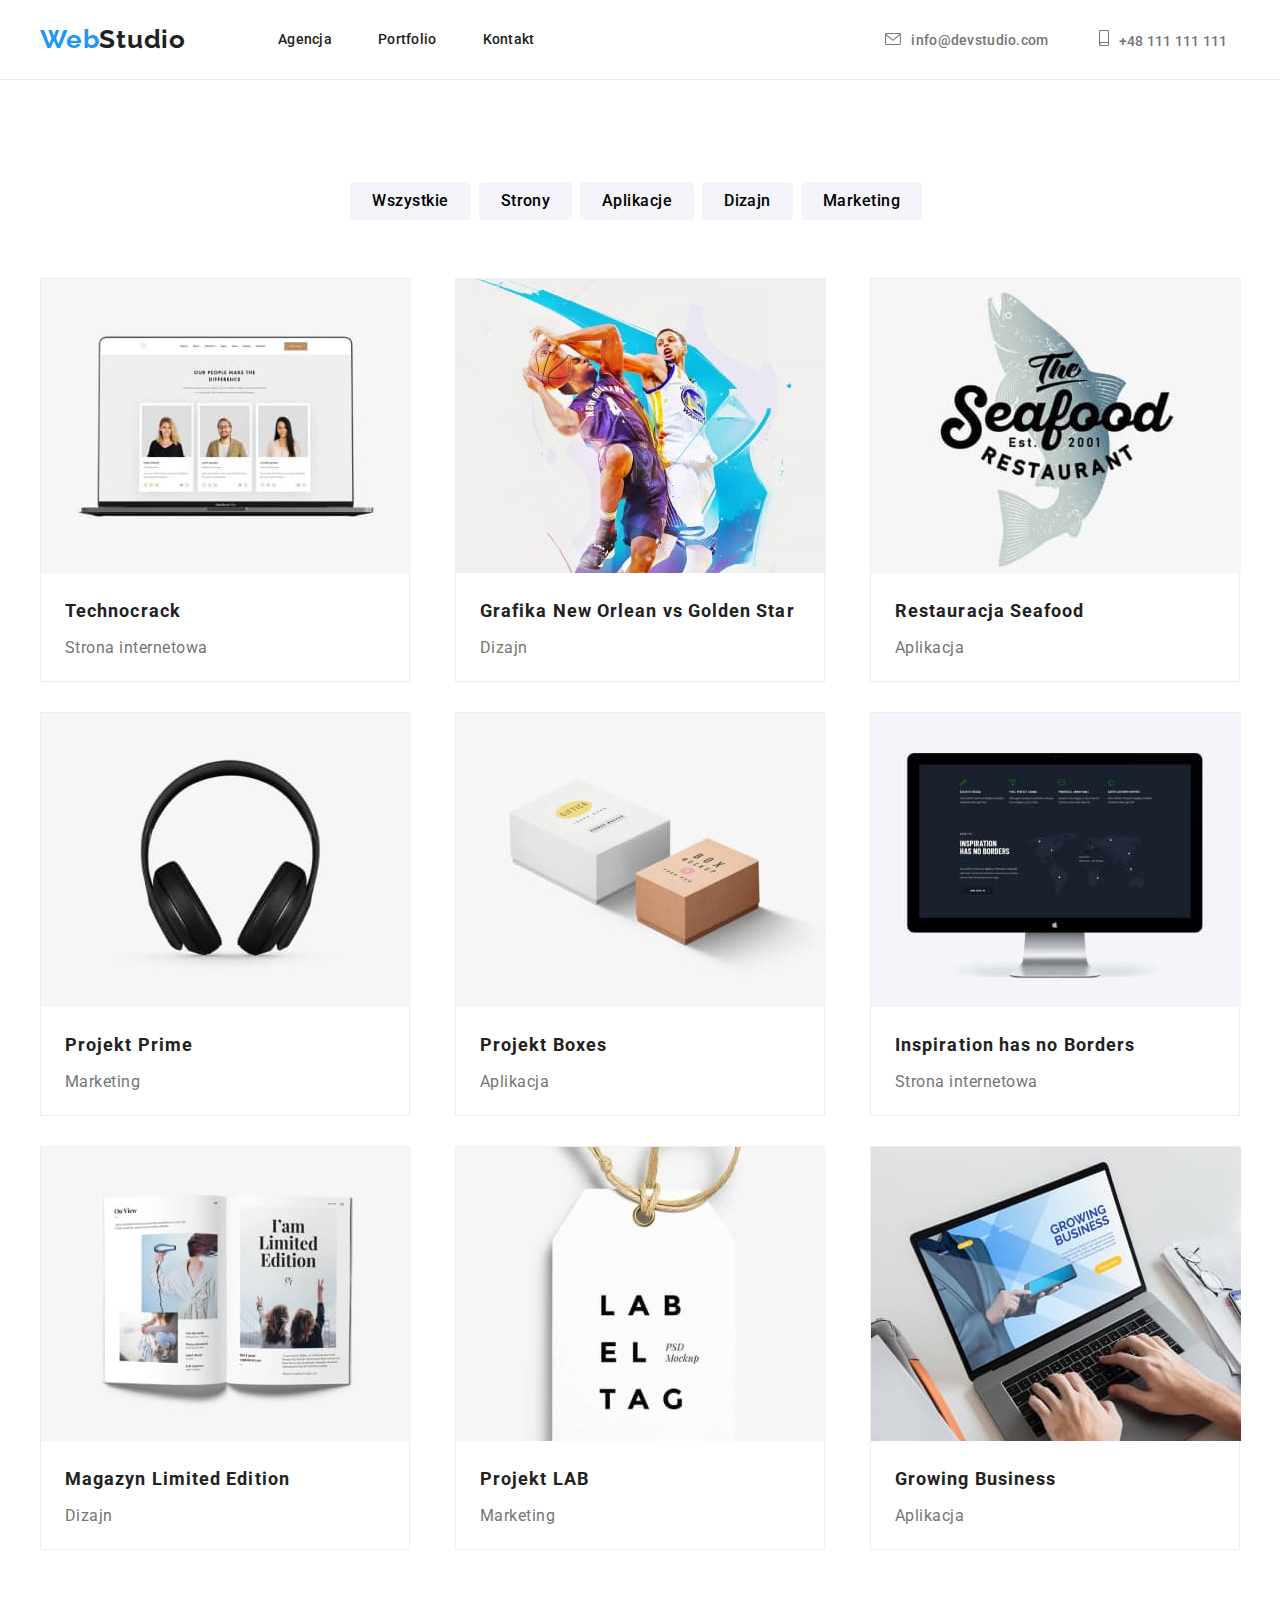
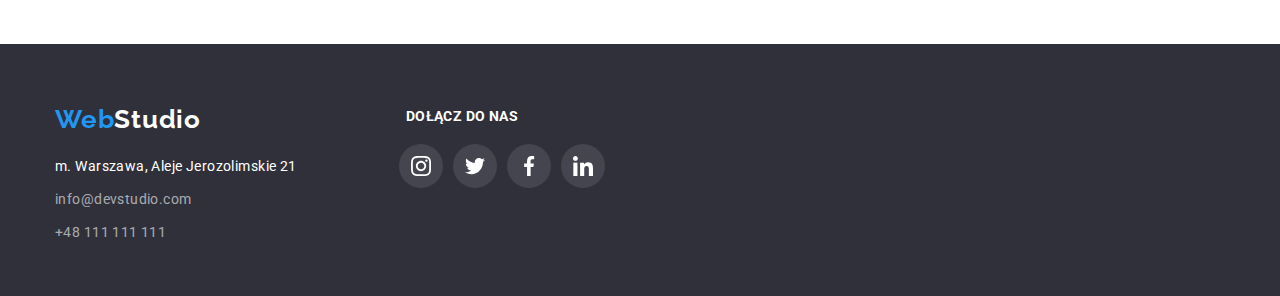
==== portfolio.html @ acc6f6b7 "pliki" ====
<!DOCTYPE html>
<html lang="en">
<head>
    <meta charset="UTF-8">
    <meta http-equiv="X-UA-Compatible" content="IE=edge">
    <meta name="viewport" content="width=device-width, initial-scale=1.0">
    <link rel="stylesheet" href="https://cdnjs.cloudflare.com/ajax/libs/modern-normalize/1.1.0/modern-normalize.min.css">
    <link rel="stylesheet" href="./css/style.css">
    <link rel="preconnect" href="https://fonts.googleapis.com">
    <link rel="preconnect" href="https://fonts.gstatic.com" crossorigin>
    <link href="https://fonts.googleapis.com/css2?family=Raleway:wght@700&family=Roboto:wght@400;500;700;900&display=swap"
        rel="stylesheet">      
    <title>WebStudio</title>
</head>
<body>
    <header class="header">
        <div class="container">
            <nav class="navigation">
                <a class="navigation-main" href="index.html"><span class="logo-1">Web</span><span
                        class="logo-2">Studio</span></a>
                <ul class="navigation-list">
                    <li class="navigation-list-item">
                        <a class="navigation-list-link agency" href="index.html">Agencja</a>
                    </li>
                    <li class="navigation-list-item">
                        <a class="navigation-list-link portfolio" href="portfolio.html">Portfolio</a>
                    </li>
                    <li class="navigation-list-item">
                        <a class="navigation-list-link contact" href="index.html">Kontakt</a>
                    </li>
                </ul>
            </nav>
            <a class="contact-link-mail" href="mailto:info@devstudio.com">
                <svg class="mail-icon" width="16" height="12">
                    <use href="./images/icons.svg#icon-mail"></use>
                </svg>info@devstudio.com</a>
    
            <a class="contact-link-phone" href="tel:+48111111111">
                <svg class="phone-icon" width="10" height="16">
                    <use href="./images/icons.svg#icon-phone"></use>
                </svg>+48 111 111 111</a>
        </div>
    </header>
    
    
    <main class="page">
        
        <!--Buttons-->
        
    <section class="buttons">
        <div class="container">
            <div class="buttons">
                <ul class="buttons-list">
                <li class="buttons-list-item"><button class="portfolio-btn all-btn" type="button">Wszystkie</button></li>
                <li class="buttons-list-item"><button class="portfolio-btn pages-btn" type="button">Strony</button></li>
                <li class="buttons-list-item"><button class="portfolio-btn apps-btn" type="button">Aplikacje</button></li>
                <li class="buttons-list-item"><button class="portfolio-btn design-btn" type="button">Dizajn</button></li>
                <li class="buttons-list-item"><button class="portfolio-btn mark-btn" type="button">Marketing</button></li>
                </ul>
            </div>
        </div> 
    </section>

        <!--Projekty-->
    <section class="projects">
        <div class="container">
            <ul class="projects-list">
                <li class="projects-list-item">
                    <img class="projects-list-item-img" src="images/projekt_1.jpg" alt="Wzór strony na laptopie" width="370" height="294">
                    <h3 class="project-name">Technocrack</h3>
                    <p class="project-type">Strona internetowa</p>
                </li>
                <li class="projects-list-item">
                    <img class="projects-list-item-img" src="images/projekt_2.jpg" alt="Koszykarze" width="370" height="294">
                    <h3 class="project-name">Grafika New Orlean vs Golden Star</h3>
                    <p class="project-type">Dizajn</p>
                </li>
                <li class="projects-list-item">
                    <img class="projects-list-item-img" src="images/projekt_3.jpg" alt="Logo restauracji" width="370" height="294">
                    <h3 class="project-name">Restauracja Seafood</h3>
                    <p class="project-type">Aplikacja</p>
                </li>
                <li class="projects-list-item">
                    <img class="projects-list-item-img" src="images/projekt_4.jpg" alt="Słuchawki" width="370" height="294">
                    <h3 class="project-name">Projekt Prime</h3>
                    <p class="project-type">Marketing</p>
                </li>
                <li class="projects-list-item">
                    <img class="projects-list-item-img" src="images/projekt_5.jpg" alt="Boksy" width="370" height="294">
                    <h3 class="project-name">Projekt Boxes</h3>
                    <p class="project-type">Aplikacja</p>
                </li>
                <li class="projects-list-item">
                    <img class="projects-list-item-img" src="images/projekt_6.jpg" alt="Wzór strony na komputerze" width="370" height="294">
                    <h3 class="project-name">Inspiration has no Borders</h3>
                    <p class="project-type">Strona internetowa</p>
                </li>
                <li class="projects-list-item">
                    <img class="projects-list-item-img" src="images/projekt_7.jpg" alt="Makiet czasopisma" width="370" height="294">
                    <h3 class="project-name">Magazyn Limited Edition</h3>
                    <p class="project-type">Dizajn</p>
                </li>
                <li class="projects-list-item">
                    <img class="projects-list-item-img" src="images/projekt_8.jpg" alt="Etykieta" width="370" height="294">
                    <h3 class="project-name">Projekt LAB</h3>
                    <p class="project-type">Marketing</p>
                </li>
                <li class="projects-list-item">
                    <img class="projects-list-item-img" src="images/projekt_9.jpg" alt="Wzór aplikacji na laptopie" width="370" height="294">
                    <h3 class="project-name">Growing Business</h3>
                    <p class="project-type">Aplikacja</p>
                </li>
            </ul>
        </div>
    </section>
           
    </main>

    <footer class="footer">
        <div class="container foot-cont">
            <div class="address-container">
                <address class="address">
                    <a class="secondary-main" href="index.html"><span class="logo-1">Web</span><span
                            class="logo-2-footer">Studio</span></a>
                    <ul class="address-list">
                        <li class="address-list-item">m. Warszawa, Aleje Jerozolimskie 21</li>
                        <li class="address-list-item">
                            <a class="address-contact-link-mail" href="mailto:info@devstudio.com">info@devstudio.com</a>
                        </li>
                        <li class="address-list-item">
                            <a class="address-contact-link-phone" href="tel:+48111111111">+48 111 111 111</a>
                        </li>
                    </ul>
                </address>
            </div>
    
            <div class="join-us">
                <p class="join">DOłĄCZ DO NAS</p>
                <ul class="social-links-list">
                    <li class="social-links-list-item">
                        <a class="social-list-link-footer" href="#">
                            <svg class="social-icon inst" width="20" height="20">
                                <use href="images/icons.svg#icon-instagram"></use>
                            </svg>
                        </a>
                    </li>
                    <li class="social-links-list-item">
                        <a class="social-list-link-footer" href="#">
                            <svg class="social-icon twit" width="20" height="20">
                                <use href="images/icons.svg#icon-twitter"></use>
                            </svg>
                        </a>
                    </li>
                    <li class="social-links-list-item">
                        <a class="social-list-link-footer" href="#">
                            <svg class="social-icon fb" width="20" height="20">
                                <use href="images/icons.svg#icon-facebook"></use>
                            </svg>
                        </a>
                    </li>
                    <li class="social-links-list-item">
                        <a class="social-list-link-footer" href="#">
                            <svg class="social-icon ln" width="20" height="20">
                                <use href="images/icons.svg#icon-linkedin"></use>
                            </svg>
                        </a>
                    </li>
                </ul>
            </div>
        </div>
    </footer>
    
</body>
</html>
---- css/style.css ----
*,
*::before,
*::after {
  box-sizing: border-box;
}

:root {
  --main-font: "Roboto", sans-serif;
  --secondary-font: "Raleway", sans-serif;
  --main-color: #2196f3;
  --secondary-color: #757575;
}

body {
  font-family: var(--main-font);
  color: #212121;
}

h1,
h2,
h3,
ul {
  margin: 0;
  padding: 0;
}

p {
  padding: 0;
}

img {
  display: block;
}

.container {
  width: 1200px;
  margin: 0 auto;
}

/* ############## POWTARZALNE STYLE ############## */
.navigation-list,
.features-list,
.team-list,
.about-list,
.buttons-list,
.projects-list,
.address-list,
.social-links-list,
.clients-list {
  list-style: none;
}

.contact-link-mail:hover,
.contact-link-mail:focus,
.contact-link-phone:hover,
.contact-link-phone:focus,
.navigation-list-link:hover,
.navigation-list-link:focus,
.address-contact-link-mail:hover,
.address-contact-link-mail:focus,
.address-contact-link-phone:hover,
.address-contact-link-phone:focus {
  color: var(--main-color);
}

.btn,
.portfolio-btn,
.social-links-list-item,
.clients-list-item,
.projects-list-item {
  cursor: pointer;
}

.contact-link-mail,
.contact-link-mail,
.contact-link-phone,
.contact-link-phone,
.navigation-list-link,
.navigation-list-link,
.address-contact-link-mail,
.address-contact-link-mail,
.address-contact-link-phone,
.address-contact-link-phone,
.navigation-main,
.secondary-main {
  text-decoration: none;
}
/* ############## POWTARZALNE STYLE ############## */

/* ############## Sekcja HEADER ############## */

.header,
.navigation,
.navigation-list,
.container {
  display: flex;
  align-items: center;
}

.header {
  background: #ffffff;
  border-bottom: 1px solid #ececec;
  height: 80px;
}

.navigation-main {
  font-family: var(--secondary-font);
  font-style: normal;
  font-weight: bold;
  font-size: 26px;
  line-height: 1.192;
  letter-spacing: 0.03em;
  margin-left: px;
  width: 145px;
  height: 31px;
  margin-right: 93px;
}

.logo-1 {
  color: var(--main-color);
}

.logo-2 {
  color: #212121;
}

.logo-2-footer {
  color: #ffffff;
}

.navigation-list-item:not(:last-child) {
  margin-right: 46px;
}

.navigation-list-link {
  font-style: normal;
  font-weight: 500;
  font-size: 14px;
  line-height: 1.143;
  letter-spacing: 0.02em;
  color: #212121;
}

.contact-link-mail,
.contact-link-phone {
  font-style: normal;
  font-weight: 500;
  font-size: 14px;
  line-height: 1.143;
  letter-spacing: 0.02em;
  color: var(--secondary-color);
}

.contact-link-phone {
}

.contact-link-mail {
  margin-right: 50px;
  margin-left: 351px;
}

.mail-icon,
.phone-icon {
  margin-right: 10px;
  fill: currentColor;
}

.mail-icon:hover,
.phone-icon:hover {
  fill: var(--main-color);
}

/* ############## Koniec sekcji HEADER ############## */

/* ############## Sekcja HERO   ############## */
.main-header-container {
  margin: 0 auto;
  height: 600px;
  padding-top: 200px;
  padding-bottom: 280px;
  background-image: linear-gradient(
      rgba(47, 48, 58, 0.4),
      rgba(47, 48, 58, 0.4)
    ),
    url("../images/background-main.jpg");
  background-size: cover;
}

.m-h-c {
  display: flex;
  flex-direction: column;
  justify-content: center;
  align-items: center;
}
.main-header {
  width: 696px;
  height: 120px;
  font-style: normal;
  font-weight: 900;
  font-size: 44px;
  line-height: 1.364;
  text-align: center;
  letter-spacing: 0.06em;
  text-transform: uppercase;
  color: #ffffff;
}

.btn {
  background: #2196f3;
  box-shadow: 0px 4px 4px rgba(0, 0, 0, 0.15);
  border-radius: 4px;
  font-style: normal;
  font-weight: bold;
  font-size: 16px;
  line-height: 1.875;
  display: inline-block;
  margin: 0 auto;
  align-items: center;
  text-align: center;
  letter-spacing: 0.06em;
  color: #ffffff;
  margin-top: 30px;
  width: 200px;
  height: 50px;
}

.features-list {
  display: flex;
  flex-wrap: wrap;
  justify-content: center;
  margin-top: 94px;
  margin-bottom: 94px;
  height: 101px;
}

.features-list-item {
  width: 270px;
  height: 101px;
  flex-basis: calc(100% / 4 - 30px);
}

.features-list-item:not(:last-child) {
  margin-right: 30px;
}

.features-icon-par {
  width: 270px;
  height: 120px;
  background: #f5f4fa;
  border-radius: 4px;
}

.antenna {
  margin-top: 25px;
  margin-right: 102.34px;
  margin-bottom: 25px;
  margin-left: 102.34px;
}

.clock {
  margin-top: 25px;
  margin-right: 101.5px;
  margin-bottom: 25px;
  margin-left: 101.5px;
}

.diagram {
  margin-top: 33.2px;
  margin-right: 100px;
  margin-bottom: 33.2px;
  margin-left: 100px;
}

.astronaut {
  margin-top: 25px;
  margin-right: 100px;
  margin-bottom: 25px;
  margin-left: 100px;
}

.features-name {
  width: 270px;
  height: 16px;
  font-style: normal;
  font-weight: bold;
  font-size: 14px;
  line-height: 1.143;
  letter-spacing: 0.03em;
  text-transform: uppercase;
}

.features-description {
  width: 270px;
  height: 75px;
  font-style: normal;
  font-weight: normal;
  font-size: 14px;
  line-height: 1.714;
  letter-spacing: 0.03em;
  color: var(--secondary-color);
}

/* ############## Koniec sekcji HERO ############## */

/* ############## Czym się zajmujemy ############## */
.work {
  margin-bottom: 94px;
}

.about {
  /*width: 970px;*/
  height: 386px;
  margin-left: 15px;
  padding-bottom: 94px;
  margin-bottom: 188px;
}
.secondary-header {
  font-style: normal;
  font-weight: bold;
  font-size: 36px;
  line-height: 1.166;
  text-align: center;
  letter-spacing: 0.03em;
}

.secondary-header-container {
  margin-top: 94px;
  padding-top: 94px;
  margin-bottom: 50px;
}

.about-list {
  display: flex;
  flex-wrap: wrap;
}

.about-list-item {
  flex-basis: calc(100% / 3 - 30px);
}

.about-list-item:not(:last-child) {
  margin-right: 30px;
}
/* ############## Koniec sekcji Czym się zajmujemy ############## */

/* ############## Nasz zespól ############## */

.secondary-header-team {
  margin-bottom: 50px;
}

.team {
  display: flex;
  flex-direction: column;
  background-color: #f5f4fa;
  background-size: 100%;
  height: 648px;
  margin-top: 94px;
}

.team-list {
  display: flex;
  flex-wrap: wrap;
  height: 368px;
  margin-left: 15px;
  margin-right: 15px;
}

.team-list-item {
  width: 270px;
  height: 428px;
  flex-basis: calc(100% / 4 - 30px);
  background: #ffffff;
  box-shadow: 0px 1px 3px rgba(0, 0, 0, 0.12), 0px 1px 1px rgba(0, 0, 0, 0.14),
    0px 2px 1px rgba(0, 0, 0, 0.2);
  border-radius: 0px 0px 4px 4px;
}

.team-list-item:not(:last-child) {
  margin-right: 30px;
}

.team-member {
  font-style: normal;
  font-weight: 500;
  font-size: 16px;
  line-height: 1.187;
  letter-spacing: 0.03em;
  margin-top: 30px;
  text-align: center;
}

.type-of-work-in-team {
  font-style: normal;
  font-weight: normal;
  font-size: 16px;
  line-height: 1.187;
  letter-spacing: 0.03em;
  color: var(--secondary-color);
  margin-top: 10px;
  text-align: center;
}

.social-links-list {
  display: flex;
  flex-wrap: wrap;
  width: 206px;
  height: 56px;
  align-items: center;
  justify-content: space-between;
  margin-left: 32px;
}

.social-list-link {
  display: flex;
  width: 44px;
  height: 44px;
  background-color: #ffffff;
  border-radius: 50%;
  align-items: center;
  justify-content: center;
  fill: #afb1b8;
}

.social-list-link:hover,
.social-list-link:focus,
.social-list-link-footer:hover,
.social-list-link-footer:focus {
  fill: #ffffff;
  background-color: var(--main-color);
}

.social-links-list-item {
  flex-basis: calc(100% / 4 - 10px);
}

.social-links-list-item:not(:last-child) {
  margin-right: 10px;
}
/* ############## Koniec sekcji Nasz zespól ############## */

/*############## Nasi klijenci ###############*/
.clients {
  display: flex;
  flex-direction: column;
  margin-top: 94px;
  margin-bottom: 94px;
}

.secondary-header-clients {
  margin-bottom: 50px;
  margin-left: 15px;
}

.clients-list {
  display: flex;
  flex-wrap: wrap;
  width: px;
  height: px;
  align-items: center;
  justify-content: center;
  padding-left: px;
}

.clients-list-item {
  width: 170px;
  height: 92px;
  border: 1px solid #afb1b8;
  box-sizing: border-box;
  border-radius: 4px;
  fill: #afb1b8;
}

.clients-list-item {
  flex-basis: calc(100% / 6 - 30px);
}

.clients-list-item:not(:last-child) {
  margin-right: 30px;
}

.clients-list-link {
  fill: #afb1b8;
}

.logo1,
.logo2 {
  margin-top: 17.71px;
  margin-right: 32px;
  margin-bottom: 14.25;
  margin-left: 32px;
}

.logo3,
.logo4,
.logo5,
.logo6 {
  margin-top: 16px;
  margin-right: 32px;
  margin-bottom: 16px;
  margin-left: 32px;
}

.clients-list-item:hover,
.clients-list-item:focus,
.clients-list-link:hover,
.clients-list-link:focus,
.logo-icon:hover,
.logo-icon:focus {
  fill: var(--main-color);
  border-color: var(--main-color);
}

/*############## Koniec Nasi klijenci ###############*/

/*##################### FOOTER #################*/
.footer {
  background: #2f303a;
  height: 252px;
}

.foot-cont {
  display: flex;
}
.secondary-main {
  font-family: var(--secondary-font);
  font-style: normal;
  font-weight: bold;
  font-size: 26px;
  line-height: 1.192;
  letter-spacing: 0.03em;
  width: 145px;
  height: 31px;
  margin-left: 15px;
}

.address-container {
  margin-top: 60px;
}

.address-list {
  margin-top: 20px;
  margin-left: 15px;
}

.address-list-item {
  font-style: normal;
  font-weight: normal;
  font-size: 14px;
  line-height: 1.714;
  letter-spacing: 0.03em;
  color: #ffffff;
}

.address-list-item:not(:last-child) {
  margin-bottom: 9px;
}

.address-contact-link-mail,
.address-contact-link-phone {
  font-style: normal;
  font-weight: normal;
  font-size: 14px;
  line-height: 1.714;
  letter-spacing: 0.03em;
  color: rgba(255, 255, 255, 0.6);
}

.join {
  width: 113px;
  height: 16px;
  font-style: normal;
  font-weight: bold;
  font-size: 14px;
  line-height: 16px;
  letter-spacing: 0.03em;
  text-transform: uppercase;
  color: #ffffff;
  margin-left: 39px;
}

.join-us {
  margin-left: 70px;
}

.social-list-link-footer {
  display: flex;
  width: 44px;
  height: 44px;
  background-color: rgba(255, 255, 255, 0.1);
  border-radius: 50%;
  align-items: center;
  justify-content: center;
}

.inst,
.twit,
.fb,
.ln {
  fill: #ffffff;
}
/*##################### END FOOTER #################*/

/*##################### PORTFOLIO #################*/
.page {
  /* background: #E5E5E5;*/
}

.buttons-list {
  display: inline-flex;
  align-items: center;
  justify-content: space-evenly;
  width: 572px;
  height: 54px;
  margin-top: 94px;
  margin-left: 310px;
  margin-right: 310px;
  margin-bottom: 50px;
}

.buttons-list-item:not(:last-child) {
  margin-right: 8px;
}

.portfolio-btn {
  background: #f5f4fa;
  border: #f5f4fa;
  border-radius: 4px;
  font-style: normal;
  font-weight: 500;
  font-size: 16px;
  line-height: 1.625;
  text-align: center;
  letter-spacing: 0.03em;
}

.portfolio-btn:hover {
  background: #2196f3;
  box-shadow: 0px 3px 1px rgba(0, 0, 0, 0.1), 0px 1px 2px rgba(0, 0, 0, 0.08),
    0px 2px 2px rgba(0, 0, 0, 0.12);
  color: #ffffff;
}

.all-btn {
  width: 121px;
  height: 38px;
}

.pages-btn {
  width: 93px;
  height: 38px;
}

.apps-btn {
  width: 114px;
  height: 38px;
}

.design-btn {
  width: 91px;
  height: 38px;
}

.mark-btn {
  width: 121px;
  height: 38px;
}

.projects {
  margin-left: 15px;
  margin-right: 15px;
  margin-bottom: 94px;
}

.projects-list {
  display: flex;
  flex-wrap: wrap;
  justify-content: space-between;
  margin-left: 30px;
}

.projects-list-item {
  width: 370px;
  height: 404px;
  background: #ffffff;
  border: 1px solid #eeeeee;
  box-sizing: border-box;
  flex-basis: calc(100% / 3 - 30px);
  margin-left: -30px;
}

.projects-list-item:nth-child(-n + 6) {
  margin-bottom: 30px;
}

.projects-list-item:hover,
.projects-list-item:focus {
  box-shadow: 0px 1px 1px rgba(0, 0, 0, 0.12), 0px 4px 4px rgba(0, 0, 0, 0.06),
    1px 4px 6px rgba(0, 0, 0, 0.16);
}

.project-name {
  font-style: normal;
  font-weight: bold;
  font-size: 18px;
  line-height: 2;
  letter-spacing: 0.06em;
  margin-top: 20px;
  margin-left: 24px;
}

.project-type {
  font-style: normal;
  font-weight: normal;
  font-size: 16px;
  line-height: 1.875;
  letter-spacing: 0.03em;
  color: var(--secondary-color);
  margin-top: 4px;
  margin-left: 24px;
}

/*##################### END PORTFOLIO #################*/
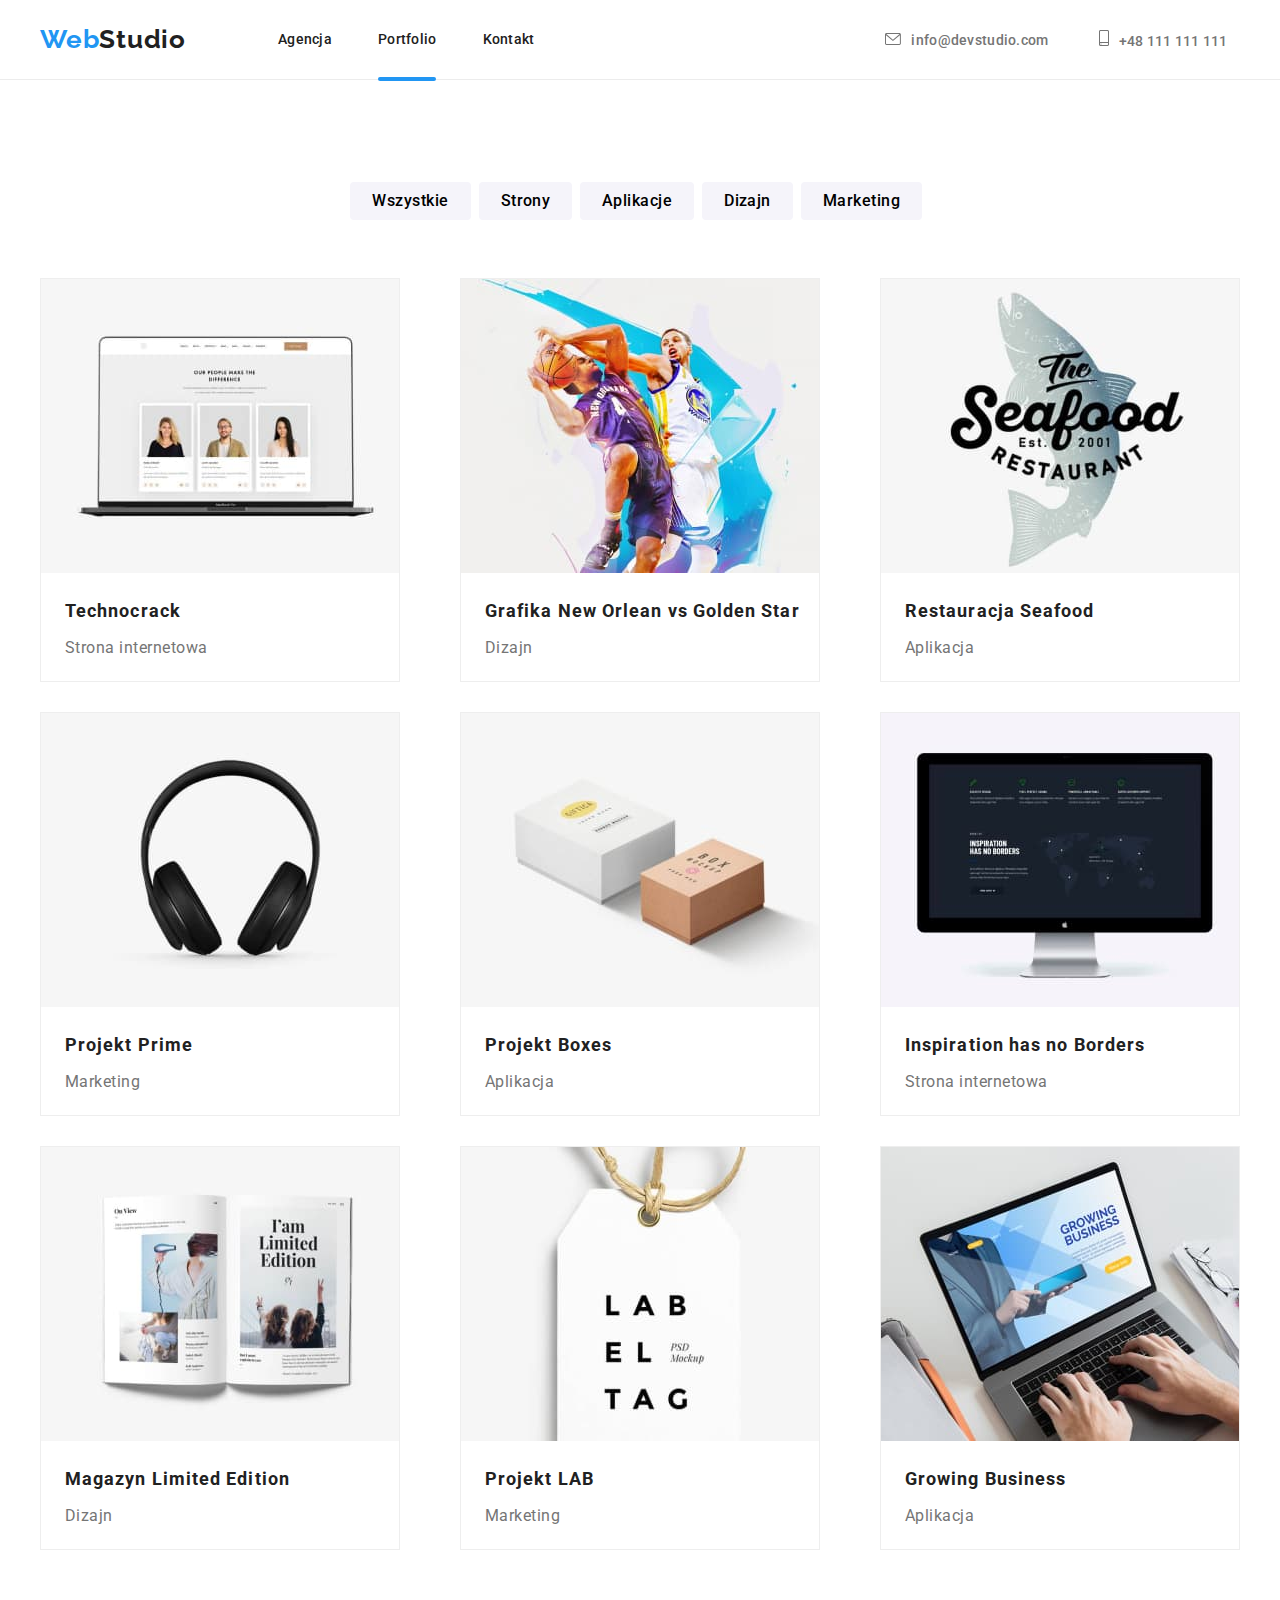
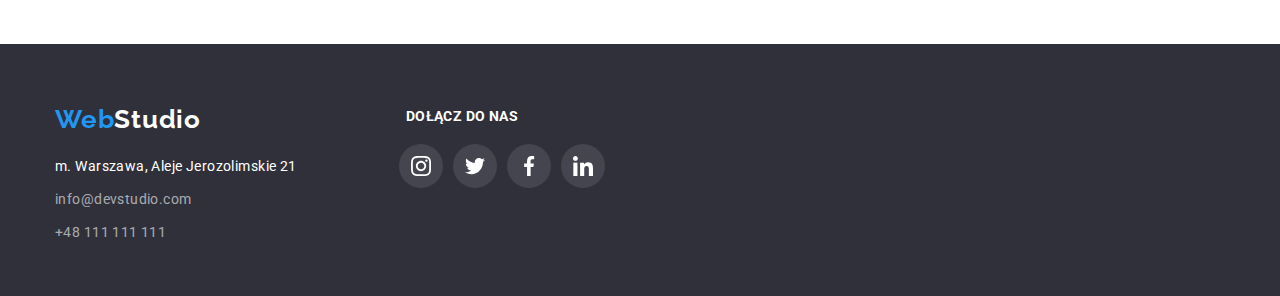
==== commit 1c16e9ce: "animacje" ====
--- a/portfolio.html
+++ b/portfolio.html
@@ -23,7 +23,7 @@
                         <a class="navigation-list-link agency" href="index.html">Agencja</a>
                     </li>
                     <li class="navigation-list-item">
-                        <a class="navigation-list-link portfolio" href="portfolio.html">Portfolio</a>
+                        <a class="navigation-list-link is-active-port portfolio" href="portfolio.html">Portfolio</a>
                     </li>
                     <li class="navigation-list-item">
                         <a class="navigation-list-link contact" href="index.html">Kontakt</a>
@@ -66,47 +66,83 @@
         <div class="container">
             <ul class="projects-list">
                 <li class="projects-list-item">
-                    <img class="projects-list-item-img" src="images/projekt_1.jpg" alt="Wzór strony na laptopie" width="370" height="294">
+                    <div class="box">
+                        <img class="projects-list-item-img" src="images/projekt_1.jpg" alt="Wzór strony na laptopie" width="370" height="294">
+                        <p class="overlay">Technocrack jest popularną platformą wykorzystywaną do rozpowszechniania koronawirusa. Firmy wykorzystują tę platformę
+                        do celów szpiegowskich i ataków na niezabezpieczone serwery konkurencji</p>
+                    </div>
                     <h3 class="project-name">Technocrack</h3>
                     <p class="project-type">Strona internetowa</p>
                 </li>
                 <li class="projects-list-item">
-                    <img class="projects-list-item-img" src="images/projekt_2.jpg" alt="Koszykarze" width="370" height="294">
+                    <div class="box">
+                        <img class="projects-list-item-img" src="images/projekt_2.jpg" alt="Koszykarze" width="370" height="294">
+                        <p class="overlay">Technocrack jest popularną platformą wykorzystywaną do rozpowszechniania koronawirusa. Firmy
+                        wykorzystują tę platformę do celów szpiegowskich i ataków na niezabezpieczone serwery konkurencji</p>
+                    </div>
                     <h3 class="project-name">Grafika New Orlean vs Golden Star</h3>
                     <p class="project-type">Dizajn</p>
                 </li>
                 <li class="projects-list-item">
-                    <img class="projects-list-item-img" src="images/projekt_3.jpg" alt="Logo restauracji" width="370" height="294">
+                    <div class="box">
+                        <img class="projects-list-item-img" src="images/projekt_3.jpg" alt="Logo restauracji" width="370" height="294">
+                        <p class="overlay">Technocrack jest popularną platformą wykorzystywaną do rozpowszechniania koronawirusa. Firmy
+                         wykorzystują tę platformę do celów szpiegowskich i ataków na niezabezpieczone serwery konkurencji</p>
+                    </div>
                     <h3 class="project-name">Restauracja Seafood</h3>
                     <p class="project-type">Aplikacja</p>
                 </li>
                 <li class="projects-list-item">
-                    <img class="projects-list-item-img" src="images/projekt_4.jpg" alt="Słuchawki" width="370" height="294">
+                    <div class="box">
+                        <img class="projects-list-item-img" src="images/projekt_4.jpg" alt="Słuchawki" width="370" height="294">
+                        <p class="overlay">Technocrack jest popularną platformą wykorzystywaną do rozpowszechniania koronawirusa. Firmy
+                        wykorzystują tę platformę do celów szpiegowskich i ataków na niezabezpieczone serwery konkurencji</p>
+                    </div>
                     <h3 class="project-name">Projekt Prime</h3>
                     <p class="project-type">Marketing</p>
                 </li>
                 <li class="projects-list-item">
-                    <img class="projects-list-item-img" src="images/projekt_5.jpg" alt="Boksy" width="370" height="294">
+                    <div class="box">
+                        <img class="projects-list-item-img" src="images/projekt_5.jpg" alt="Boksy" width="370" height="294">
+                        <p class="overlay">Technocrack jest popularną platformą wykorzystywaną do rozpowszechniania koronawirusa. Firmy
+                        wykorzystują tę platformę do celów szpiegowskich i ataków na niezabezpieczone serwery konkurencji</p>
+                    </div>
                     <h3 class="project-name">Projekt Boxes</h3>
                     <p class="project-type">Aplikacja</p>
                 </li>
                 <li class="projects-list-item">
-                    <img class="projects-list-item-img" src="images/projekt_6.jpg" alt="Wzór strony na komputerze" width="370" height="294">
+                    <div class="box">
+                        <img class="projects-list-item-img" src="images/projekt_6.jpg" alt="Wzór strony na komputerze" width="370" height="294">
+                        <p class="overlay">Technocrack jest popularną platformą wykorzystywaną do rozpowszechniania koronawirusa. Firmy
+                        wykorzystują tę platformę do celów szpiegowskich i ataków na niezabezpieczone serwery konkurencji</p>
+                    </div>
                     <h3 class="project-name">Inspiration has no Borders</h3>
                     <p class="project-type">Strona internetowa</p>
                 </li>
                 <li class="projects-list-item">
-                    <img class="projects-list-item-img" src="images/projekt_7.jpg" alt="Makiet czasopisma" width="370" height="294">
+                    <div class="box">
+                        <img class="projects-list-item-img" src="images/projekt_7.jpg" alt="Makiet czasopisma" width="370" height="294">
+                        <p class="overlay">Technocrack jest popularną platformą wykorzystywaną do rozpowszechniania koronawirusa. Firmy
+                        wykorzystują tę platformę do celów szpiegowskich i ataków na niezabezpieczone serwery konkurencji</p>
+                    </div>
                     <h3 class="project-name">Magazyn Limited Edition</h3>
                     <p class="project-type">Dizajn</p>
                 </li>
                 <li class="projects-list-item">
-                    <img class="projects-list-item-img" src="images/projekt_8.jpg" alt="Etykieta" width="370" height="294">
+                    <div class="box">
+                        <img class="projects-list-item-img" src="images/projekt_8.jpg" alt="Etykieta" width="370" height="294">
+                        <p class="overlay">Technocrack jest popularną platformą wykorzystywaną do rozpowszechniania koronawirusa. Firmy
+                        wykorzystują tę platformę do celów szpiegowskich i ataków na niezabezpieczone serwery konkurencji</p>
+                    </div>
                     <h3 class="project-name">Projekt LAB</h3>
                     <p class="project-type">Marketing</p>
                 </li>
                 <li class="projects-list-item">
-                    <img class="projects-list-item-img" src="images/projekt_9.jpg" alt="Wzór aplikacji na laptopie" width="370" height="294">
+                    <div class="box">
+                        <img class="projects-list-item-img" src="images/projekt_9.jpg" alt="Wzór aplikacji na laptopie" width="370" height="294">
+                        <p class="overlay">Technocrack jest popularną platformą wykorzystywaną do rozpowszechniania koronawirusa. Firmy
+                        wykorzystują tę platformę do celów szpiegowskich i ataków na niezabezpieczone serwery konkurencji</p>
+                    </div>
                     <h3 class="project-name">Growing Business</h3>
                     <p class="project-type">Aplikacja</p>
                 </li>
--- a/css/style.css
+++ b/css/style.css
@@ -61,6 +61,8 @@
 .address-contact-link-phone:hover,
 .address-contact-link-phone:focus {
   color: var(--main-color);
+  transition: color 250ms; 
+  transition-timing-function: cubic-bezier(0.4, 0, 0.2, 1);
 }
 
 .btn,
@@ -139,6 +141,34 @@
   line-height: 1.143;
   letter-spacing: 0.02em;
   color: #212121;
+  transition: color 250ms 
+  cubic-bezier(0.4, 0, 0.2, 1);
+}
+
+.is-active::after {
+  content: "";
+  position: absolute;
+  display: flex;
+  width: 53px;
+  height: 4px;
+  margin-top: 28px;
+  background: #2196f3;
+  border-radius: 2px;
+  transition: color 250ms; 
+  transition-timing-function: cubic-bezier(0.4, 0, 0.2, 1);
+}
+
+.is-active-port::after {
+  content: "";
+  position: absolute;
+  display: flex;
+  width: 58px;
+  height: 4px;
+  margin-top: 28px;
+  background: #2196f3;
+  border-radius: 2px;
+  transition: color 250ms; 
+  transition-timing-function: cubic-bezier(0.4, 0, 0.2, 1);
 }
 
 .contact-link-mail,
@@ -149,6 +179,8 @@
   line-height: 1.143;
   letter-spacing: 0.02em;
   color: var(--secondary-color);
+  transition: color 250ms; 
+  transition-timing-function: cubic-bezier(0.4, 0, 0.2, 1);
 }
 
 .contact-link-phone {
@@ -168,6 +200,8 @@
 .mail-icon:hover,
 .phone-icon:hover {
   fill: var(--main-color);
+  transition: fill 250ms; 
+  transition-timing-function: cubic-bezier(0.4, 0, 0.2, 1);
 }
 
 /* ############## Koniec sekcji HEADER ############## */
@@ -341,6 +375,25 @@
 .about-list-item:not(:last-child) {
   margin-right: 30px;
 }
+
+.thumb > .label {
+  position: absolute;
+  display: flex;
+  margin-top: 224px;
+  width: 370px;
+  height: 70px;
+  align-items: center;
+  justify-content: center;
+  background-color: rgba(47, 48, 58, 0.8);
+  font-family: Roboto;
+  font-style: normal;
+  font-weight: bold;
+  font-size: 14px;
+  line-height: 16px;
+  text-align: center;
+  letter-spacing: 0.03em;
+  color: #ffffff;
+}
 /* ############## Koniec sekcji Czym się zajmujemy ############## */
 
 /* ############## Nasz zespól ############## */
@@ -428,6 +481,10 @@
 .social-list-link-footer:focus {
   fill: #ffffff;
   background-color: var(--main-color);
+  transition: fill 250ms; 
+  transition-timing-function: cubic-bezier(0.4, 0, 0.2, 1);
+  transition: background-color 250ms; 
+  transition-timing-function: cubic-bezier(0.4, 0, 0.2, 1);
 }
 
 .social-links-list-item {
@@ -509,6 +566,10 @@
 .logo-icon:focus {
   fill: var(--main-color);
   border-color: var(--main-color);
+  transition: fill 250ms; 
+  transition-timing-function: cubic-bezier(0.4, 0, 0.2, 1);
+  transition: border-color 250ms; 
+  transition-timing-function: cubic-bezier(0.4, 0, 0.2, 1);
 }
 
 /*############## Koniec Nasi klijenci ###############*/
@@ -639,6 +700,12 @@
   box-shadow: 0px 3px 1px rgba(0, 0, 0, 0.1), 0px 1px 2px rgba(0, 0, 0, 0.08),
     0px 2px 2px rgba(0, 0, 0, 0.12);
   color: #ffffff;
+  transition: color 250ms; 
+  transition-timing-function: cubic-bezier(0.4, 0, 0.2, 1);
+  transition: background 250ms; 
+  transition-timing-function: cubic-bezier(0.4, 0, 0.2, 1);
+  transition: box-shadow 250ms;
+  transition-timing-function: cubic-bezier(0.4, 0, 0.2, 1);
 }
 
 .all-btn {
@@ -687,6 +754,11 @@
   box-sizing: border-box;
   flex-basis: calc(100% / 3 - 30px);
   margin-left: -30px;
+  overflow: hidden;
+  transition: box-shadow 250ms cubic-bezier(0.4, 0, 0.2, 1);
+  transition-property: box-shadow;
+  transition-duration: 250ms, 250ms;
+  transition-timing-function: cubic-bezier(0.4, 0, 0.2, 1);
 }
 
 .projects-list-item:nth-child(-n + 6) {
@@ -697,6 +769,46 @@
 .projects-list-item:focus {
   box-shadow: 0px 1px 1px rgba(0, 0, 0, 0.12), 0px 4px 4px rgba(0, 0, 0, 0.06),
     1px 4px 6px rgba(0, 0, 0, 0.16);
+    transform: translateY(0);
+    transition: box-shadow 250ms; 
+    transition-timing-function: cubic-bezier(0.4, 0, 0.2, 1);
+}
+
+.box {
+  position: relative;
+  width: 370px;
+  height: 294px;
+  overflow: hidden;
+}
+
+
+.box:hover .overlay {
+  transform: translateY(0);
+}
+
+.overlay {
+  position: absolute;
+  top: 0;
+  left: 0;
+  margin: 0;
+  width: 100%;
+  height: 100%;
+  align-items: center;
+  justify-content: center;
+  background-color: rgba(33, 150, 243, 0.9);
+  transform: translateY(100%);
+  transition: transform 250ms ease;
+  transition-timing-function: cubic-bezier(0.4, 0, 0.2, 1);
+  font-family: Roboto;
+  text-align: left;
+  font-size: 18px;
+  line-height: 28px;
+  letter-spacing: 0.03em;
+  color: #ffffff;
+  padding-top: 49px;
+  padding-left: 24px;
+  padding-right: 45px;
+  padding-bottom: 49px;
 }
 
 .project-name {
@@ -721,3 +833,62 @@
 }
 
 /*##################### END PORTFOLIO #################*/
+
+/*###########BACKDROP#############*/
+.modal {
+  position: absolute;
+  top: 50%;
+  left: 50%;
+  width: 528px;
+  height: 581px;
+  overflow-y: auto;
+  transform: translate(-50%, -50%);
+  transform-origin: center center;
+  animation: animateModal 1000ms 1000ms;
+  background-color: #ffffff;
+  box-shadow: 0px 1px 3px rgb(0 0 0 / 12%), 0px 1px 1px rgb(0 0 0 / 14%),
+    0px 2px 1px rgb(0 0 0 / 20%);
+  border-radius: 4px;
+}
+
+@keyframes animateModal {
+  0% {
+    transform: translate(-50%, -50%) scale(0), rotate3d(0, 0, 1, 0deg);
+  }
+
+  100% {
+    transform: translate(-50%, -50%) scale(1), rotate3d(0, 0, 1, 720deg);
+  }
+}
+
+.close-btn {
+  position: absolute;
+  display: flex;
+  width: 30px;
+  height: 30px;
+  top: 8px;
+  right: 8px;
+  background: #ffffff;
+  border: 1px solid rgba(0, 0, 0, 0.1);
+  border-radius: 50%;
+  align-items: center;
+  justify-content: center;
+  cursor: pointer;
+}
+
+.backdrop {
+  position: fixed;
+  left: 0;
+  top: 0;
+  height: 100%;
+  width: 100%;
+  background: rgba(0, 0, 0, 0.2);
+}
+
+.is-hidden {
+  opacity: 0;
+  visibility: hidden;
+  pointer-events: none;
+}
+
+/*###########END BACKDROP#############*/
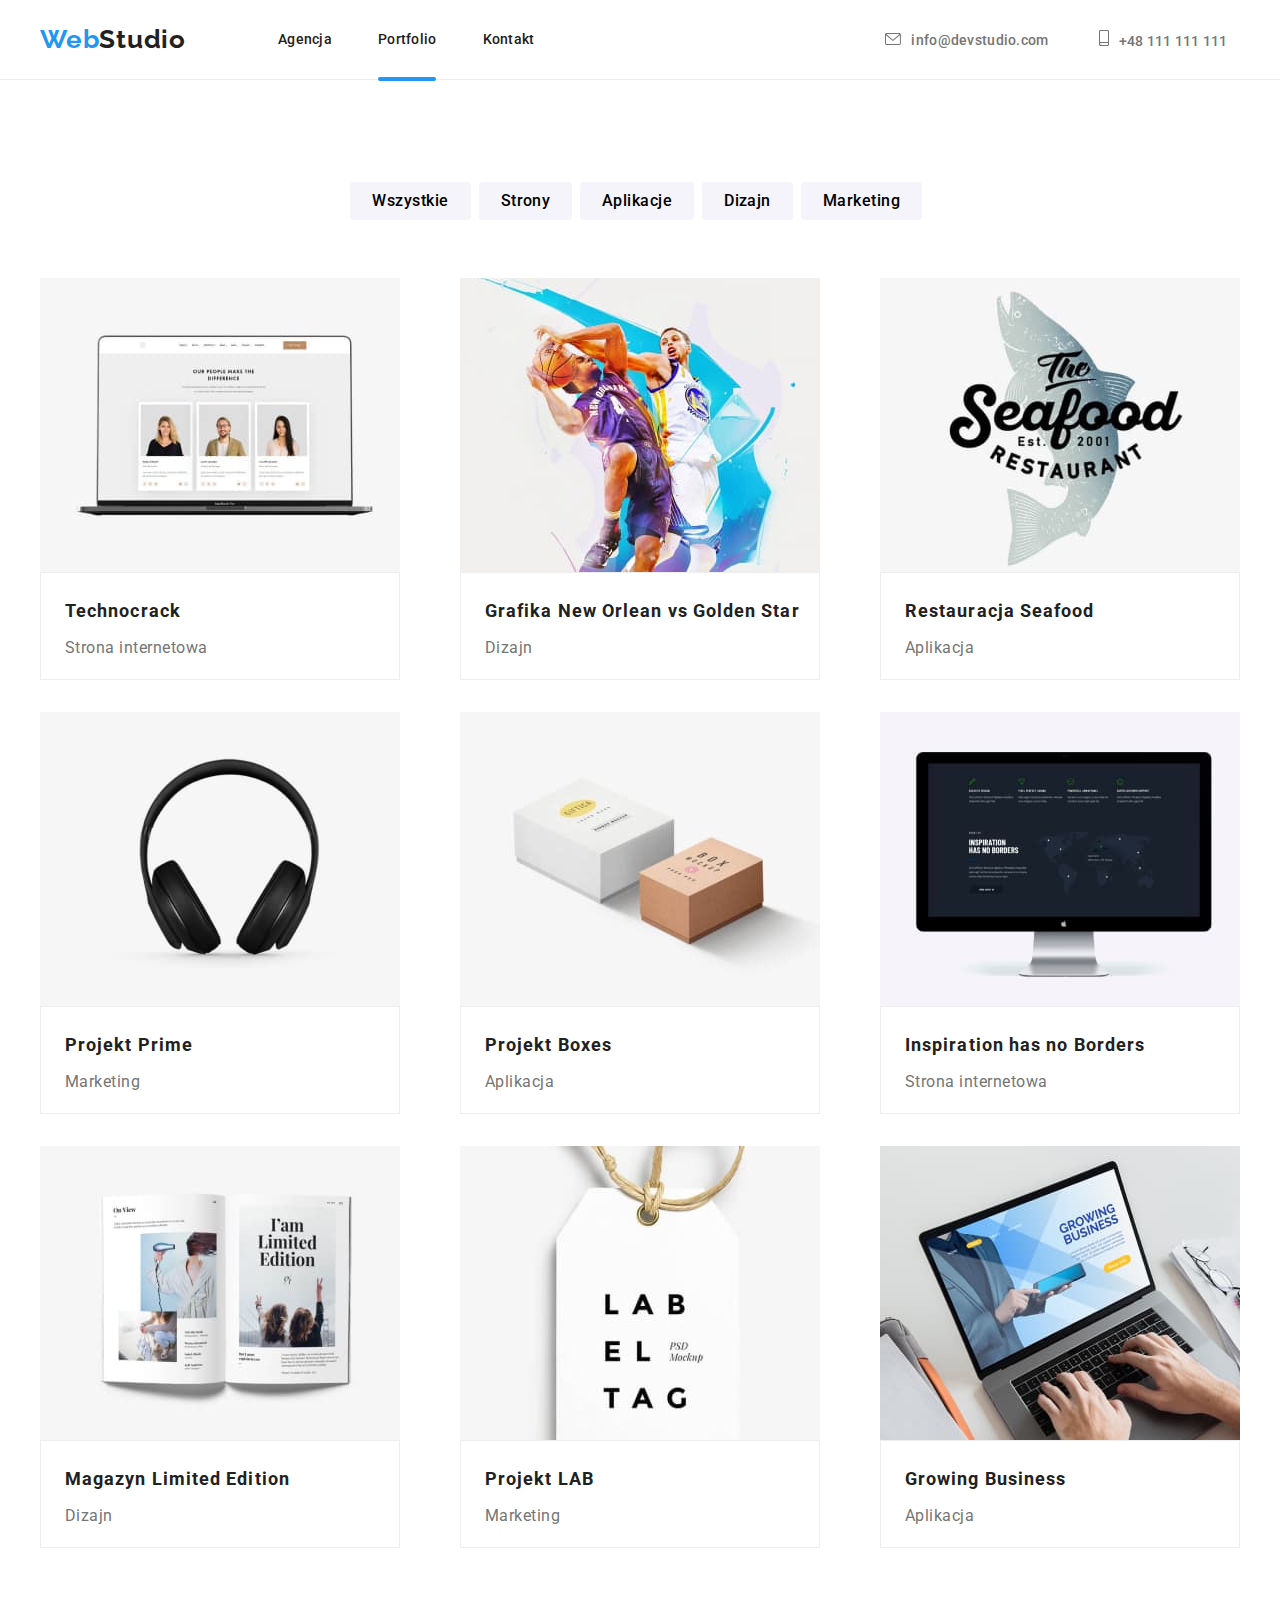
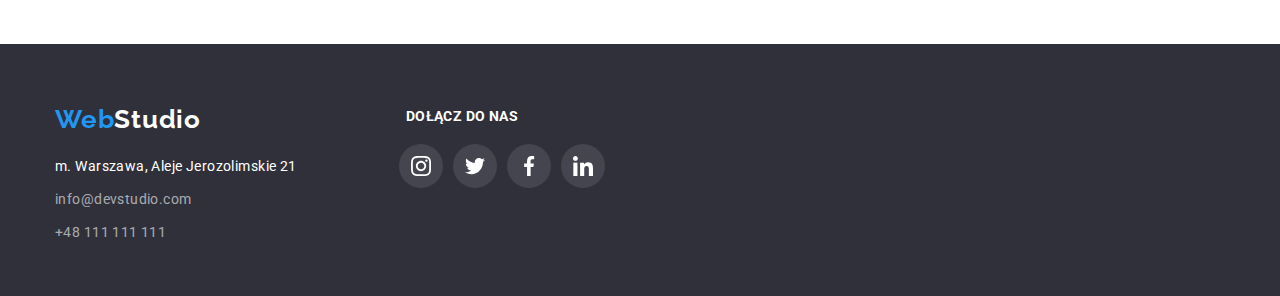
==== commit fd390eda: "zmiana stylów" ====
--- a/portfolio.html
+++ b/portfolio.html
@@ -71,8 +71,10 @@
                         <p class="overlay">Technocrack jest popularną platformą wykorzystywaną do rozpowszechniania koronawirusa. Firmy wykorzystują tę platformę
                         do celów szpiegowskich i ataków na niezabezpieczone serwery konkurencji</p>
                     </div>
-                    <h3 class="project-name">Technocrack</h3>
-                    <p class="project-type">Strona internetowa</p>
+                    <div class="card">
+                        <h3 class="project-name">Technocrack</h3>
+                        <p class="project-type">Strona internetowa</p>
+                    </div>
                 </li>
                 <li class="projects-list-item">
                     <div class="box">
@@ -80,8 +82,10 @@
                         <p class="overlay">Technocrack jest popularną platformą wykorzystywaną do rozpowszechniania koronawirusa. Firmy
                         wykorzystują tę platformę do celów szpiegowskich i ataków na niezabezpieczone serwery konkurencji</p>
                     </div>
-                    <h3 class="project-name">Grafika New Orlean vs Golden Star</h3>
-                    <p class="project-type">Dizajn</p>
+                    <div class="card">
+                        <h3 class="project-name">Grafika New Orlean vs Golden Star</h3>
+                        <p class="project-type">Dizajn</p>
+                    </div>
                 </li>
                 <li class="projects-list-item">
                     <div class="box">
@@ -89,8 +93,10 @@
                         <p class="overlay">Technocrack jest popularną platformą wykorzystywaną do rozpowszechniania koronawirusa. Firmy
                          wykorzystują tę platformę do celów szpiegowskich i ataków na niezabezpieczone serwery konkurencji</p>
                     </div>
-                    <h3 class="project-name">Restauracja Seafood</h3>
-                    <p class="project-type">Aplikacja</p>
+                    <div class="card">
+                        <h3 class="project-name">Restauracja Seafood</h3>
+                        <p class="project-type">Aplikacja</p>
+                    </div>
                 </li>
                 <li class="projects-list-item">
                     <div class="box">
@@ -98,8 +104,10 @@
                         <p class="overlay">Technocrack jest popularną platformą wykorzystywaną do rozpowszechniania koronawirusa. Firmy
                         wykorzystują tę platformę do celów szpiegowskich i ataków na niezabezpieczone serwery konkurencji</p>
                     </div>
-                    <h3 class="project-name">Projekt Prime</h3>
-                    <p class="project-type">Marketing</p>
+                    <div class="card">
+                        <h3 class="project-name">Projekt Prime</h3>
+                        <p class="project-type">Marketing</p>
+                    </div>
                 </li>
                 <li class="projects-list-item">
                     <div class="box">
@@ -107,8 +115,10 @@
                         <p class="overlay">Technocrack jest popularną platformą wykorzystywaną do rozpowszechniania koronawirusa. Firmy
                         wykorzystują tę platformę do celów szpiegowskich i ataków na niezabezpieczone serwery konkurencji</p>
                     </div>
-                    <h3 class="project-name">Projekt Boxes</h3>
-                    <p class="project-type">Aplikacja</p>
+                    <div class="card">
+                        <h3 class="project-name">Projekt Boxes</h3>
+                        <p class="project-type">Aplikacja</p>
+                    </div>
                 </li>
                 <li class="projects-list-item">
                     <div class="box">
@@ -116,8 +126,10 @@
                         <p class="overlay">Technocrack jest popularną platformą wykorzystywaną do rozpowszechniania koronawirusa. Firmy
                         wykorzystują tę platformę do celów szpiegowskich i ataków na niezabezpieczone serwery konkurencji</p>
                     </div>
-                    <h3 class="project-name">Inspiration has no Borders</h3>
-                    <p class="project-type">Strona internetowa</p>
+                    <div class="card">
+                        <h3 class="project-name">Inspiration has no Borders</h3>
+                        <p class="project-type">Strona internetowa</p>
+                    </div>
                 </li>
                 <li class="projects-list-item">
                     <div class="box">
@@ -125,8 +137,10 @@
                         <p class="overlay">Technocrack jest popularną platformą wykorzystywaną do rozpowszechniania koronawirusa. Firmy
                         wykorzystują tę platformę do celów szpiegowskich i ataków na niezabezpieczone serwery konkurencji</p>
                     </div>
-                    <h3 class="project-name">Magazyn Limited Edition</h3>
-                    <p class="project-type">Dizajn</p>
+                    <div class="card">
+                        <h3 class="project-name">Magazyn Limited Edition</h3>
+                        <p class="project-type">Dizajn</p>
+                    </div>
                 </li>
                 <li class="projects-list-item">
                     <div class="box">
@@ -134,8 +148,10 @@
                         <p class="overlay">Technocrack jest popularną platformą wykorzystywaną do rozpowszechniania koronawirusa. Firmy
                         wykorzystują tę platformę do celów szpiegowskich i ataków na niezabezpieczone serwery konkurencji</p>
                     </div>
-                    <h3 class="project-name">Projekt LAB</h3>
-                    <p class="project-type">Marketing</p>
+                    <div class="card">
+                        <h3 class="project-name">Projekt LAB</h3>
+                        <p class="project-type">Marketing</p>
+                    </div>
                 </li>
                 <li class="projects-list-item">
                     <div class="box">
@@ -143,8 +159,10 @@
                         <p class="overlay">Technocrack jest popularną platformą wykorzystywaną do rozpowszechniania koronawirusa. Firmy
                         wykorzystują tę platformę do celów szpiegowskich i ataków na niezabezpieczone serwery konkurencji</p>
                     </div>
-                    <h3 class="project-name">Growing Business</h3>
-                    <p class="project-type">Aplikacja</p>
+                    <div class="card">
+                        <h3 class="project-name">Growing Business</h3>
+                        <p class="project-type">Aplikacja</p>
+                    </div>
                 </li>
             </ul>
         </div>
--- a/css/style.css
+++ b/css/style.css
@@ -61,7 +61,7 @@
 .address-contact-link-phone:hover,
 .address-contact-link-phone:focus {
   color: var(--main-color);
-  transition: color 250ms; 
+  transition: color 250ms;
   transition-timing-function: cubic-bezier(0.4, 0, 0.2, 1);
 }
 
@@ -141,8 +141,7 @@
   line-height: 1.143;
   letter-spacing: 0.02em;
   color: #212121;
-  transition: color 250ms 
-  cubic-bezier(0.4, 0, 0.2, 1);
+  transition: color 250ms cubic-bezier(0.4, 0, 0.2, 1);
 }
 
 .is-active::after {
@@ -154,7 +153,7 @@
   margin-top: 28px;
   background: #2196f3;
   border-radius: 2px;
-  transition: color 250ms; 
+  transition: color 250ms;
   transition-timing-function: cubic-bezier(0.4, 0, 0.2, 1);
 }
 
@@ -167,7 +166,7 @@
   margin-top: 28px;
   background: #2196f3;
   border-radius: 2px;
-  transition: color 250ms; 
+  transition: color 250ms;
   transition-timing-function: cubic-bezier(0.4, 0, 0.2, 1);
 }
 
@@ -179,7 +178,7 @@
   line-height: 1.143;
   letter-spacing: 0.02em;
   color: var(--secondary-color);
-  transition: color 250ms; 
+  transition: color 250ms;
   transition-timing-function: cubic-bezier(0.4, 0, 0.2, 1);
 }
 
@@ -200,7 +199,7 @@
 .mail-icon:hover,
 .phone-icon:hover {
   fill: var(--main-color);
-  transition: fill 250ms; 
+  transition: fill 250ms;
   transition-timing-function: cubic-bezier(0.4, 0, 0.2, 1);
 }
 
@@ -258,6 +257,11 @@
   height: 50px;
 }
 
+.btn:hover {
+  transition: 
+  transition-timing-function: cubic-bezier(0.4, 0, 0.2, 1);
+}
+
 .features-list {
   display: flex;
   flex-wrap: wrap;
@@ -409,6 +413,7 @@
   background-size: 100%;
   height: 648px;
   margin-top: 94px;
+  padding-bottom: 94px;
 }
 
 .team-list {
@@ -481,9 +486,9 @@
 .social-list-link-footer:focus {
   fill: #ffffff;
   background-color: var(--main-color);
-  transition: fill 250ms; 
-  transition-timing-function: cubic-bezier(0.4, 0, 0.2, 1);
-  transition: background-color 250ms; 
+  transition: fill 250ms;
+  transition-timing-function: cubic-bezier(0.4, 0, 0.2, 1);
+  transition: background-color 250ms;
   transition-timing-function: cubic-bezier(0.4, 0, 0.2, 1);
 }
 
@@ -566,9 +571,9 @@
 .logo-icon:focus {
   fill: var(--main-color);
   border-color: var(--main-color);
-  transition: fill 250ms; 
-  transition-timing-function: cubic-bezier(0.4, 0, 0.2, 1);
-  transition: border-color 250ms; 
+  transition: fill 250ms;
+  transition-timing-function: cubic-bezier(0.4, 0, 0.2, 1);
+  transition: border-color 250ms;
   transition-timing-function: cubic-bezier(0.4, 0, 0.2, 1);
 }
 
@@ -663,9 +668,6 @@
 /*##################### END FOOTER #################*/
 
 /*##################### PORTFOLIO #################*/
-.page {
-  /* background: #E5E5E5;*/
-}
 
 .buttons-list {
   display: inline-flex;
@@ -700,9 +702,9 @@
   box-shadow: 0px 3px 1px rgba(0, 0, 0, 0.1), 0px 1px 2px rgba(0, 0, 0, 0.08),
     0px 2px 2px rgba(0, 0, 0, 0.12);
   color: #ffffff;
-  transition: color 250ms; 
-  transition-timing-function: cubic-bezier(0.4, 0, 0.2, 1);
-  transition: background 250ms; 
+  transition: color 250ms;
+  transition-timing-function: cubic-bezier(0.4, 0, 0.2, 1);
+  transition: background-color 250ms;
   transition-timing-function: cubic-bezier(0.4, 0, 0.2, 1);
   transition: box-shadow 250ms;
   transition-timing-function: cubic-bezier(0.4, 0, 0.2, 1);
@@ -750,7 +752,6 @@
   width: 370px;
   height: 404px;
   background: #ffffff;
-  border: 1px solid #eeeeee;
   box-sizing: border-box;
   flex-basis: calc(100% / 3 - 30px);
   margin-left: -30px;
@@ -769,9 +770,9 @@
 .projects-list-item:focus {
   box-shadow: 0px 1px 1px rgba(0, 0, 0, 0.12), 0px 4px 4px rgba(0, 0, 0, 0.06),
     1px 4px 6px rgba(0, 0, 0, 0.16);
-    transform: translateY(0);
-    transition: box-shadow 250ms; 
-    transition-timing-function: cubic-bezier(0.4, 0, 0.2, 1);
+  transform: translateY(0);
+  transition: box-shadow 250ms;
+  transition-timing-function: cubic-bezier(0.4, 0, 0.2, 1);
 }
 
 .box {
@@ -780,7 +781,6 @@
   height: 294px;
   overflow: hidden;
 }
-
 
 .box:hover .overlay {
   transform: translateY(0);
@@ -809,6 +809,10 @@
   padding-left: 24px;
   padding-right: 45px;
   padding-bottom: 49px;
+}
+
+.card {
+  border: 1px solid #eeeeee;
 }
 
 .project-name {
